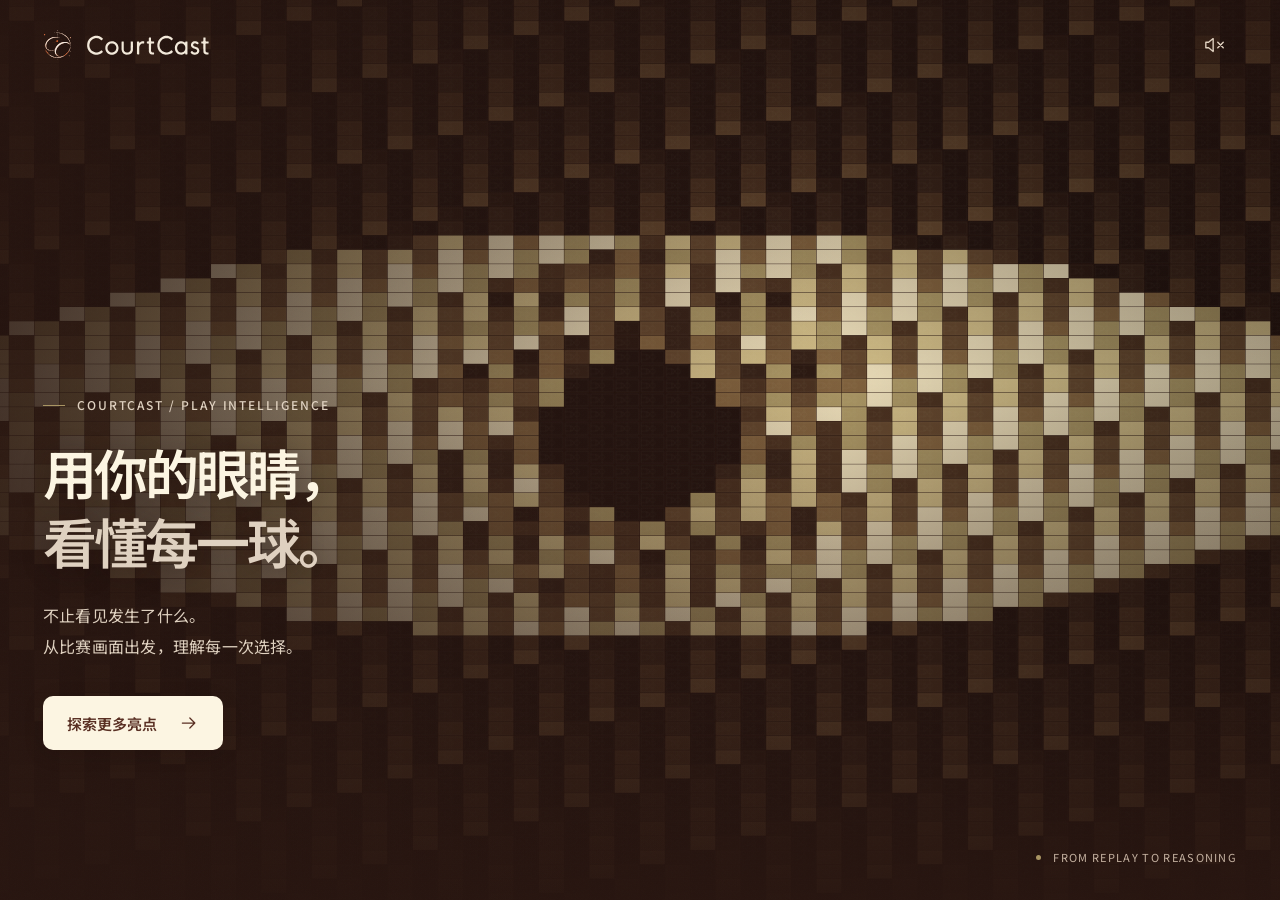
==== demo/index.html @ e0d68352 "Present CourtCast bronze-award project with product story and public demo" ====
<!doctype html>
<html lang="zh-CN">
<head>
  <meta charset="utf-8">
  <meta name="viewport" content="width=device-width, initial-scale=1">
  <meta name="theme-color" content="#592F23">
  <title>CourtCast — 从回放，到理解</title>
  <link rel="icon" href="assets/logo_ball.svg" type="image/svg+xml">
  <link rel="stylesheet" href="experience.css">
</head>
<body data-view="home">
  <svg class="icon-definitions" aria-hidden="true" xmlns="http://www.w3.org/2000/svg">
    <defs>
      <symbol id="i-arrow" viewBox="0 0 24 24"><path d="M4 12h15m-6-6 6 6-6 6"/></symbol>
      <symbol id="i-back" viewBox="0 0 24 24"><path d="M20 12H5m6-6-6 6 6 6"/></symbol>
      <symbol id="i-close" viewBox="0 0 24 24"><path d="m6 6 12 12M18 6 6 18"/></symbol>
      <symbol id="i-play" viewBox="0 0 24 24"><path d="m9 5 11 7-11 7Z"/></symbol>
      <symbol id="i-pause" viewBox="0 0 24 24"><path d="M8 5v14M16 5v14"/></symbol>
      <symbol id="i-sound" viewBox="0 0 24 24"><path d="M10 5 5 9H2v6h3l5 4Zm4 4c2 1.5 2 4.5 0 6m3-9c4 3 4 9 0 12"/></symbol>
      <symbol id="i-mute" viewBox="0 0 24 24"><path d="M10 5 5 9H2v6h3l5 4Zm5 4 6 6m0-6-6 6"/></symbol>
      <symbol id="i-help" viewBox="0 0 24 24"><circle cx="12" cy="12" r="9"/><path d="M9 9a3 3 0 0 1 6 0c0 2-3 2-3 4m0 3h.01"/></symbol>
      <symbol id="i-replay" viewBox="0 0 24 24"><path d="M4 10a8 8 0 1 1 1 8M4 4v6h6"/></symbol>
      <symbol id="i-target" viewBox="0 0 24 24"><circle cx="12" cy="12" r="6"/><path d="M12 2v5m0 10v5M2 12h5m10 0h5"/></symbol>
    </defs>
  </svg>

  <div id="cinema" aria-hidden="true"><canvas id="eyeCanvas"></canvas><div class="cinema-shade"></div><div class="grain"></div></div>

  <header class="masthead">
    <button id="homeButton" class="brand" aria-label="CourtCast，回到首屏">
      <img src="assets/logo_ball.svg" width="30" height="30" alt="">
      <img class="wordmark" src="assets/logo_word.svg" width="125" height="24" alt="CourtCast">
    </button>
    <div class="header-actions">
      <button id="soundButton" class="icon-button sound-button" aria-label="开启声音" aria-pressed="false" data-tooltip="开启声音">
        <svg class="icon"><use href="#i-mute"/></svg><span class="audio-lines" aria-hidden="true"><i></i><i></i><i></i></span>
      </button>

    </div>
  </header>

  <main>
    <section id="hero" class="hero" aria-labelledby="heroTitle">
      <div class="hero-copy">
        <p class="eyebrow hero-eyebrow"><span></span>COURTCAST / PLAY INTELLIGENCE</p>
        <h1 id="heroTitle">用你的眼睛，<br><span>看懂每一球。</span></h1>
        <p class="hero-description">不止看见发生了什么。<br>从比赛画面出发，理解每一次选择。</p>
        <button id="enterExplore" class="primary-button magnetic hero-explore">探索更多亮点<svg class="icon"><use href="#i-arrow"/></svg></button>
        <p id="heroStatus" class="hero-status" role="status"></p>
      </div>
      <p class="hero-page"><i></i>FROM REPLAY TO REASONING</p>
    </section>

    <section id="workspace" class="workspace" aria-label="回合分析" hidden inert>
      <div class="workspace-grid">
        <section class="replay-column" aria-labelledby="playTitle">
          <div class="play-heading"><div><p id="playEyebrow" class="eyebrow">PLAY 01 / 决策时刻</p><h2 id="playTitle">弗拉格 · 投还是传</h2></div><div id="matchInfo" class="match-info"><strong>DAL <b>103</b><em>—</em> HOU <b>107</b></strong><span>Q4 · <time id="frameClock">1:36</time></span></div></div>
          <div id="mediaFrame" class="media-frame">
            <img id="keyframe" src="assets/flagg-decision.svg" alt="合成球场示意：持球人面对补防，另一侧队友位于传球位置" draggable="false">
            <div id="answerMask" class="answer-mask"><span class="mask-heading" aria-hidden="true"><span class="mask-line"></span>READ THE PLAY</span><span class="mask-copy">先看局面，再看估算。</span></div>
            <svg id="evidenceOverlay" class="evidence-overlay" viewBox="0 0 1280 720" aria-hidden="true">
              <g data-mark="carrier"><rect x="747" y="236" width="100" height="165" rx="14"/><path d="M797 402v24"/><circle cx="797" cy="435" r="9"/></g>
              <g data-mark="teammate"><rect x="617" y="167" width="66" height="111" rx="12"/><path d="M650 280v27"/><circle cx="650" cy="314" r="9"/></g>
              <g data-mark="defender"><rect x="568" y="292" width="100" height="151" rx="14"/><path d="M619 445v23"/><circle cx="619" cy="474" r="9"/></g>
              <path id="passRoute" class="pass-route" d="M795 430Q714 420 650 316"/>
            </svg>
            <div id="evidenceCaption" class="evidence-caption" hidden></div>
            <div id="frameUnavailable" class="frame-unavailable" hidden><svg class="icon"><use href="#i-replay"/></svg><h3>这张关键帧暂时无法加载</h3><button id="retryFrame" class="line-button">重新加载</button></div>
          </div>
          <div class="frame-meta"><span><i></i>交互示意图<span class="meta-divider"></span><span id="frameSource">球场位置示意</span></span><button id="frameHelp" class="text-button small" aria-controls="frameNote" aria-expanded="false">画面说明<svg class="icon"><use href="#i-help"/></svg></button></div>
          <div id="frameNote" class="inline-note" hidden>公开原型使用合成球场呈现交互流程，数值沿用团队路演样例。球员位置、框线与路线均为示意。</div>
          <nav id="timeline" class="timeline" aria-label="关键帧回看">
            <span class="timeline-label">回看局面</span><div class="timeline-track"><span id="timelineProgress"></span></div>
            <button data-frame="0"><span class="timeline-dot"></span><time>1:42</time><span>回合开始</span></button>
            <button data-frame="1"><span class="timeline-dot"></span><time>1:39</time><span>面对防守</span></button>
            <button data-frame="2" aria-current="step"><span class="timeline-dot"></span><time>1:36</time><span>决策时刻</span></button>
          </nav>
        </section>

        <aside id="insightPanel" class="insight-panel" aria-label="选择与分析" tabindex="-1">
          <div id="contextPanel" hidden><p class="eyebrow">READ THE PLAY</p><h2 id="contextTitle"></h2><p id="contextCopy" class="panel-lead"></p><div id="contextDetails" class="context-details"></div></div>
          <div id="choicePanel">
            <p class="eyebrow">YOUR CALL / 你来判断</p><h2>如果你是他，<br>这一球怎么选？</h2>
            <p class="panel-lead">补防到来，进攻出现两条路。<br>做出你的判断，揭晓选择背后的依据。</p>
            <div class="choices" role="group" aria-label="选择一种进攻方式">
              <button class="choice" data-choice="shoot" aria-pressed="false"><span class="choice-number">01</span><span><strong>自己突破出手</strong><small>继续攻击篮筐</small></span><span class="choice-indicator"></span></button>
              <button class="choice" data-choice="pass" aria-pressed="false"><span class="choice-number">02</span><span><strong>传给空位的马绍尔</strong><small>把球交给另一侧的队友</small></span><span class="choice-indicator"></span></button>
            </div>
            <button id="revealButton" class="primary-button panel-action" disabled>揭晓决策分析<svg class="icon"><use href="#i-arrow"/></svg></button>
            <button id="skipChoice" class="quiet-button skip-choice">直接查看分析</button>
            <p class="choice-note">读懂选择，从看清局面开始。</p>
          </div>
          <div id="resultPanel" hidden>
            <div class="result-heading"><p class="eyebrow">DECISION INSIGHT</p><button id="chooseAgain" class="text-button small">重新选择<svg class="icon"><use href="#i-replay"/></svg></button></div>
            <h2>两条路，<br>放在同一把尺上。</h2><p id="yourChoice" class="your-choice"></p>
            <div id="estimateGrid" class="estimate-grid"></div>
            <p class="estimate-unit">预期得分 / 每 100 次选择 · 规则估算</p>
            <div class="uncertainty"><span class="delta">+7</span><div><strong>差距在误差内</strong><p>传球估算高 7，差距处于误差范围，两条路仍需结合局面判断。</p></div></div>
            <div class="evidence-list"><p class="eyebrow">把解释放回球场</p>
              <button data-evidence="defender"><span>01</span><div><strong>补防改变了局面</strong><small>查看从马绍尔身边过来的补防球员</small></div><svg class="icon"><use href="#i-target"/></svg></button>
              <button data-evidence="teammate"><span>02</span><div><strong>另一侧出现传球选项</strong><small>查看马绍尔的位置与传球路线示意</small></div><svg class="icon"><use href="#i-target"/></svg></button>
            </div>
            <details id="sourceDetails" class="source-details"><summary>来源与估算边界<svg class="icon"><use href="#i-arrow"/></svg></summary><div id="sourceCopy"></div></details>
          </div>
          <div id="tourNotice" class="tour-notice" hidden>自动导览即将揭晓；选择任一选项可接管。</div>
        </aside>
      </div>
      <footer class="chapter-nav">
        <div class="nav-left"><button id="navigationHelp" class="icon-button" aria-label="显示操作说明" aria-expanded="false" aria-controls="navigationHint" data-tooltip="操作说明"><svg class="icon"><use href="#i-help"/></svg></button><span class="nav-rule"></span><span id="chapterNumber" class="chapter-number">02 <small>/ 05</small></span></div>
        <nav id="chapterTabs" class="chapter-tabs" aria-label="分析亮点"></nav>
        <div class="nav-right"><button id="tourButton" class="text-button" aria-pressed="false"><svg class="icon"><use href="#i-play"/></svg><span>自动导览</span></button><span class="nav-rule"></span><button id="prevButton" class="icon-button" aria-label="上一个亮点"><svg class="icon"><use href="#i-back"/></svg></button><button id="nextButton" class="icon-button" aria-label="下一个亮点"><svg class="icon"><use href="#i-arrow"/></svg></button></div>
        <div class="chapter-track"><span id="chapterProgress"></span></div>
      </footer>
      <div id="navigationHint" class="navigation-hint" hidden><span>滚轮或左右键切换亮点 · Esc 回到全景</span><button id="dismissHint" class="icon-button" aria-label="关闭操作提示"><svg class="icon"><use href="#i-close"/></svg></button></div>
    </section>

    <section id="outro" class="outro" aria-labelledby="outroTitle" hidden>
      <h2 id="outroTitle" class="sr-only">继续了解 CourtCast</h2>
      <div class="outro-scene">
        <a id="outroLaunch" class="outro-ball" href="https://github.com/lavine888/CourtCast-Showcase#readme" aria-label="查看 CourtCast 获奖作品与产品介绍"><img src="assets/logo_ball.svg" alt=""><span aria-hidden="true"></span></a>
        <p class="outro-ball-hint" aria-hidden="true"><i></i>点这颗球，了解获奖作品</p>
        <a id="outroReadme" class="outro-readme text-button" href="https://github.com/lavine888/CourtCast-Showcase/blob/main/docs/PRODUCT.md" target="_blank" rel="noopener noreferrer">项目说明 / README<svg class="icon" aria-hidden="true"><use href="#i-arrow"/></svg><span class="sr-only">，在新标签页打开</span></a>
      </div>
      <div class="outro-signature"><img src="assets/logo_word.svg" width="230" height="44" alt="CourtCast"><p>用你的眼睛，看懂每一球。</p></div>
      <p class="outro-note">向上滚动，回看最后一幕</p>
    </section>
  </main>

  <div id="announcement" class="sr-only" role="status" aria-live="polite"></div>
  <script src="demo-data.js"></script>
  <script src="experience.js"></script>
</body>
</html>
---- demo/experience.css ----
@font-face {
  font-family: 'CourtCast Sans';
  src: url('[data-uri]') format('woff2');
  font-style: normal;
  font-weight: 400 700;
  font-display: swap;
}
:root {
  color-scheme: dark;
  --gold: #A99563;
  --brown: #592F23;
  --ivory: #FCF5E2;
  --ink: color-mix(in srgb, var(--brown) 44%, #000);
  --panel: color-mix(in srgb, var(--brown) 78%, #000);
  --paper: var(--ivory);
  --muted: color-mix(in srgb, var(--ivory) 82%, var(--brown));
  --soft: color-mix(in srgb, var(--ivory) 66%, var(--brown));
  --shadow: color-mix(in srgb, var(--brown) 22%, #000);
  --line: color-mix(in srgb, var(--gold) 25%, transparent);
  --margin: clamp(36px, 3.35vw, 64px);
  --font: 'CourtCast Sans', 'Microsoft YaHei', 'PingFang SC', system-ui, sans-serif;
  --numbers: 'Bahnschrift', 'Arial Narrow', system-ui, sans-serif;
  --ease: cubic-bezier(.22, 1, .36, 1);
}
* { box-sizing: border-box; }
html, body { margin: 0; width: 100%; height: 100%; overflow: hidden; }
body { background: var(--ink); color: var(--paper); font-family: var(--font); font-synthesis: none; -webkit-font-smoothing: antialiased; overscroll-behavior: none; }
button, a, summary { -webkit-tap-highlight-color: transparent; }
button { font: inherit; color: inherit; border: 0; background: none; padding: 0; cursor: pointer; }
button:disabled { opacity: .4; cursor: default; }
a { color: inherit; text-decoration: none; }
img { max-width: 100%; }
p, h1, h2, h3 { margin: 0; }
[hidden] { display: none !important; }
:focus-visible { outline: 2px solid var(--gold); outline-offset: 5px; border-radius: 4px; }
button, a { touch-action: manipulation; }
.icon-definitions { position: absolute; width: 0; height: 0; pointer-events: none; }
.icon { width: 22px; height: 22px; fill: none; stroke: currentColor; stroke-width: 1.5; stroke-linecap: round; stroke-linejoin: round; flex-shrink: 0; }
.sr-only { position: absolute; width: 1px; height: 1px; padding: 0; margin: -1px; overflow: hidden; clip-path: inset(50%); white-space: nowrap; border: 0; }
.eyebrow { color: var(--soft); font-size: 12px; line-height: 1.5; font-weight: 500; letter-spacing: .12em; }
.masthead { position: fixed; top: 0; left: 0; right: 0; z-index: 20; height: 105px; display: flex; align-items: center; justify-content: space-between; padding: 0 var(--margin); }
.brand { display: inline-flex; gap: 13px; align-items: center; min-height: 44px; }
.brand img:first-child { width: 30px; height: 30px; }
.brand .wordmark { width: 124px; height: auto; }
.header-actions { display: flex; align-items: center; gap: 18px; }
.nav-rule { display: block; width: 1px; height: 18px; background: var(--line); }
.icon-button { position: relative; display: inline-flex; align-items: center; justify-content: center; width: 44px; height: 44px; color: var(--muted); border-radius: 8px; transition: color .2s, background .2s, transform .2s; }
.icon-button:hover:not(:disabled) { color: var(--paper); background: color-mix(in srgb, var(--paper) 3.14%, transparent); transform: translateY(-1px); }
[data-tooltip]::after { content: attr(data-tooltip); position: absolute; top: calc(100% + 8px); left: 50%; transform: translateX(-50%) translateY(-3px); border: 1px solid var(--line); background: color-mix(in srgb, var(--panel) 96.08%, transparent); border-radius: 6px; padding: 8px 10px; font-size: 13px; white-space: nowrap; opacity: 0; visibility: hidden; pointer-events: none; transition: opacity .2s, transform .2s; }
[data-tooltip]:hover::after, [data-tooltip]:focus-visible::after { opacity: 1; visibility: visible; transform: translateX(-50%) translateY(0); }
.text-button { display: inline-flex; min-height: 44px; align-items: center; gap: 11px; font-size: 14px; font-weight: 500; color: var(--muted); transition: color .2s; }
.text-button:hover { color: var(--paper); }
.text-button .icon { width: 18px; height: 18px; }
.text-button.small { font-size: 12px; min-height: 36px; gap: 8px; }
.sound-button { width: 44px; }
.sound-button[aria-pressed=true] { color: var(--paper); }
.audio-lines { display: none; position: absolute; bottom: 5px; gap: 2px; height: 5px; align-items: center; }
.sound-button[aria-pressed=true] .audio-lines { display: flex; }
.audio-lines i { width: 1px; height: 3px; background: var(--gold); animation: audio-pulse 1.2s ease-in-out infinite alternate; }
.audio-lines i:nth-child(2) { height: 5px; animation-delay: -.35s; }.audio-lines i:nth-child(3) { animation-delay: -.7s; }
@keyframes audio-pulse { to { transform: scaleY(.4); } }
#cinema { position: fixed; inset: 0; pointer-events: none; transition: opacity .35s; }
#eyeCanvas { width: 100%; height: 100%; display: block; }
.cinema-shade { position: absolute; inset: 0; background: linear-gradient(90deg, color-mix(in srgb, var(--ink) 74.90%, transparent) 0%, color-mix(in srgb, var(--ink) 31.37%, transparent) 35%, transparent 66%), linear-gradient(0deg, color-mix(in srgb, var(--ink) 96.08%, transparent) 0%, color-mix(in srgb, var(--ink) 50.20%, transparent) 19%, transparent 58%, color-mix(in srgb, var(--ink) 31.37%, transparent) 100%); transition: opacity .8s; }
.grain { position: absolute; inset: 0; opacity: .025; background-image: url("data:image/svg+xml,%3Csvg xmlns='http://www.w3.org/2000/svg' width='180' height='180'%3E%3Cfilter id='n'%3E%3CfeTurbulence type='fractalNoise' baseFrequency='.85' numOctaves='3' stitchTiles='stitch'/%3E%3C/filter%3E%3Crect width='100%25' height='100%25' opacity='.65' filter='url(%23n)'/%3E%3C/svg%3E"); }
.hero { position: fixed; inset: 0; z-index: 3; }
.hero-copy { position: absolute; left: var(--margin); bottom: clamp(113px, 16vh, 184px); }
.hero-eyebrow { display: flex; align-items: center; gap: 12px; margin-bottom: 24px; color: var(--muted); letter-spacing: .16em; }
.hero-eyebrow > span { width: 22px; height: 1px; background: var(--gold); }
.hero h1 { font-size: clamp(48px, 4.25vw, 78px); font-weight: 600; line-height: 1.27; letter-spacing: -.055em; text-shadow: 0 4px 28px color-mix(in srgb, var(--shadow) 33.33%, transparent); }
.hero h1 span { color: var(--muted); }
.hero-description { margin-top: 25px; color: var(--muted); font-size: clamp(16px, 1.2vw, 19px); line-height: 1.9; letter-spacing: .015em; }
.hero-explore { margin-top: 35px; }
.primary-button { min-height: 54px; display: inline-flex; align-items: center; justify-content: center; gap: 22px; border: 1px solid color-mix(in srgb, var(--paper) 46.67%, transparent); border-radius: 10px; padding: 0 23px; background: var(--paper); color: var(--brown); font-size: 15px; font-weight: 600; box-shadow: 0 4px 20px color-mix(in srgb, var(--shadow) 13.33%, transparent); transition: background .2s, box-shadow .25s, transform .3s var(--ease); }
.primary-button .icon { color: var(--brown); width: 20px; height: 20px; }
.primary-button:hover:not(:disabled) { background: var(--paper); box-shadow: 0 8px 26px color-mix(in srgb, var(--shadow) 26.67%, transparent); transform: translateY(-2px); }
.primary-button:active:not(:disabled) { transform: translateY(0) scale(.985); }
.magnetic { transform: translate(var(--mx, 0px), var(--my, 0px)); }
.magnetic:hover { transform: translate(var(--mx, 0px), calc(var(--my, 0px) - 2px)) !important; }
.quiet-button { position: relative; display: inline-flex; align-items: center; justify-content: center; min-height: 44px; color: var(--muted); font-size: 14px; transition: color .2s; }
.quiet-button::after { content: ''; position: absolute; left: 0; right: 0; bottom: 7px; height: 1px; background: currentColor; transform: scaleX(.22); transform-origin: left; opacity: .3; transition: transform .35s var(--ease), opacity .25s; }
.quiet-button:hover { color: var(--paper); }.quiet-button:hover::after { transform: scaleX(1); opacity: .7; }
.hero-status { font-size: 13px; margin-top: 15px; color: var(--muted); max-width: 440px; }
.hero-status:empty { display: none; }
.hero-page { position: absolute; right: var(--margin); bottom: 35px; display: flex; align-items: center; gap: 12px; color: var(--soft); font-size: 11px; letter-spacing: .12em; }.hero-page i { width: 5px; height: 5px; background: var(--gold); border-radius: 50%; }
body[data-view=entering] .hero { opacity: 0; transform: translateY(8px); transition: opacity .25s, transform .45s; pointer-events: none; }
body[data-view=entering] .cinema-shade { opacity: 0; }
body[data-view=travelling] .cinema-shade { opacity: 0; transition: none; }
body[data-view=travelling] #cinema { opacity: 1; transition: none; }
body[data-view=work] #cinema, body[data-view=complete] #cinema { opacity: 0; }
body[data-view=work] { background: var(--ink); }
body[data-view=work] .masthead { background: linear-gradient(var(--ink), color-mix(in srgb, var(--ink) 0.00%, transparent)); }
body[data-view=work] .replay-column { animation: replay-arrive .32s var(--ease) both; }
body[data-view=work] .insight-panel { animation: panel-arrive .5s .12s var(--ease) both; }
@keyframes replay-arrive { from { opacity: .6; } to { opacity: 1; } }
@keyframes panel-arrive { from { opacity: 0; transform: translateX(14px); } to { opacity: 1; transform: translateX(0); } }
.workspace { position: fixed; inset: 0; padding: 116px var(--margin) 100px; opacity: 1; }
body[data-view=entering] .workspace { opacity: 0; pointer-events: none; }
body[data-view=travelling] .workspace { opacity: 0; pointer-events: none; }
.workspace-grid { display: grid; grid-template-columns: minmax(0, 1.9fr) minmax(340px, 1fr); grid-template-rows: minmax(0, 1fr); gap: clamp(24px, 1.7vw, 32px); height: 100%; align-items: center; margin-inline: auto; }
.replay-column { min-width: 0; }
.play-heading { display: flex; align-items: center; justify-content: space-between; gap: 16px; margin-bottom: 25px; }
.play-heading .eyebrow { color: var(--soft); font-size: 11px; margin-bottom: 10px; }
.play-heading h2 { font-size: clamp(19px, 1.6vw, 27px); font-weight: 500; letter-spacing: -.02em; }
.match-info { display: grid; justify-items: end; gap: 9px; flex-shrink: 0; }
.match-info strong { font-family: var(--numbers); font-size: 14px; font-weight: 400; letter-spacing: .02em; color: var(--muted); }
.match-info b { color: var(--paper); font-weight: 500; margin-left: 6px; }.match-info em { font-style: normal; color: var(--soft); margin: 0 11px; }
.match-info > span { color: var(--soft); font-size: 12px; font-variant-numeric: tabular-nums; letter-spacing: .04em; }
.media-frame { width: 100%; position: relative; overflow: hidden; aspect-ratio: 16 / 9; background: var(--panel); border: 1px solid color-mix(in srgb, var(--paper) 14.51%, transparent); border-radius: 9px; box-shadow: 0 20px 50px color-mix(in srgb, var(--shadow) 33.33%, transparent); }
.media-frame > img { display: block; width: 100%; height: 100%; object-fit: contain; }
.media-frame.frame-change { animation: frame-in .35s var(--ease); }
@keyframes frame-in { from { opacity: .55; } to { opacity: 1; } }
.answer-mask { position: absolute; left: 0; top: 66.6%; width: 35%; height: 21.8%; background: var(--panel); display: flex; flex-direction: column; justify-content: center; gap: 10px; padding: 0 4%; color: var(--paper); }
.answer-mask::before { content: ''; position: absolute; inset: 8px; border: 1px solid color-mix(in srgb, var(--gold) 24%, transparent); border-radius: 3px; pointer-events: none; }
.mask-heading { display: flex; align-items: center; gap: 9px; color: var(--gold); font-family: var(--numbers); font-size: clamp(7px, .55vw, 10px); letter-spacing: .17em; }
.mask-line { width: 18px; height: 1px; background: var(--gold); }
.mask-copy { font-size: clamp(11px, .9vw, 16px); font-weight: 500; letter-spacing: .035em; line-height: 1.5; }
.evidence-overlay { position: absolute; inset: 0; width: 100%; height: 100%; pointer-events: none; }
.evidence-overlay g { stroke: var(--gold); stroke-width: 2; fill: color-mix(in srgb, var(--gold) 3.53%, transparent); opacity: 0; transition: opacity .3s; }
.evidence-overlay g.active { opacity: 1; }.evidence-overlay circle { fill: var(--ink); }.evidence-overlay path { fill: none; }
.pass-route { stroke: var(--gold); stroke-width: 2; stroke-dasharray: 7 7; opacity: 0; transition: opacity .3s; }
.pass-route.active { opacity: .85; }
.evidence-caption { position: absolute; top: 16px; left: 16px; background: color-mix(in srgb, var(--ink) 92.94%, transparent); border-left: 2px solid var(--gold); padding: 10px 13px; font-size: 12px; color: var(--muted); max-width: 70%; }
.frame-meta { display: flex; align-items: center; justify-content: space-between; gap: 10px; margin-top: 6px; color: var(--soft); font-size: 12px; }
.frame-meta > span { display: flex; align-items: center; gap: 8px; }.frame-meta i { width: 4px; height: 4px; background: var(--muted); border-radius: 50%; }.meta-divider { width: 1px; height: 10px; background: color-mix(in srgb, var(--paper) 14.51%, transparent); margin: 0 5px; }
.inline-note { font-size: 12px; line-height: 1.7; color: var(--muted); padding: 12px; border-left: 1px solid color-mix(in srgb, var(--gold) 43.92%, transparent); background: var(--panel); max-width: 100%; margin-top: 8px; }
.frame-unavailable { position: absolute; inset: 0; background: var(--panel); display: flex; align-items: center; justify-content: center; flex-direction: column; gap: 18px; }.frame-unavailable h3 { font-size: 17px; font-weight: 500; }
.timeline { position: relative; margin-top: 19px; display: flex; align-items: center; justify-content: space-between; padding-top: 17px; gap: 10px; }
.timeline-label { font-size: 12px; color: var(--soft); white-space: nowrap; }
.timeline-track { position: absolute; height: 1px; top: 0; left: 0; right: 0; background: color-mix(in srgb, var(--paper) 10.98%, transparent); }.timeline-track span { display: block; height: 1px; background: var(--muted); width: 100%; transition: width .45s var(--ease); }
.timeline button { position: relative; display: inline-flex; align-items: center; gap: 10px; min-height: 40px; font-size: 12px; color: var(--soft); padding: 0 5px; transition: color .2s; }
.timeline button time { font-family: var(--numbers); font-variant-numeric: tabular-nums; font-size: 14px; }.timeline button[aria-current=step] { color: var(--paper); }.timeline button:hover { color: var(--muted); }
.timeline-dot { position: absolute; top: -20px; left: 50%; width: 5px; height: 5px; background: var(--gold); border-radius: 50%; transition: background .2s; }.timeline button[aria-current=step] .timeline-dot { background: var(--gold); box-shadow: 0 0 0 4px color-mix(in srgb, var(--gold) 7.06%, transparent); }
.insight-panel { min-height: 0; max-height: 100%; overflow-y: auto; overscroll-behavior: contain; min-width: 0; padding: clamp(24px, 2.2vw, 40px); border: 1px solid color-mix(in srgb, var(--paper) 8.24%, transparent); border-radius: 12px; background: var(--panel); box-shadow: 0 16px 50px color-mix(in srgb, var(--shadow) 13.33%, transparent); scrollbar-width: thin; scrollbar-color: color-mix(in srgb, var(--paper) 12.55%, transparent) transparent; }
.insight-panel h2 { font-size: clamp(27px, 2.25vw, 40px); font-weight: 500; line-height: 1.35; letter-spacing: -.035em; margin-top: 19px; }
.panel-lead { font-size: 14px; color: var(--muted); line-height: 1.9; margin-top: 22px; }
.choices { display: grid; gap: 12px; margin-top: 30px; }
.choice { position: relative; display: flex; align-items: center; gap: 15px; min-height: 86px; padding: 17px 18px; background: color-mix(in srgb, var(--paper) 1.18%, transparent); border: 1px solid color-mix(in srgb, var(--paper) 12.16%, transparent); border-radius: 8px; text-align: left; transition: border-color .25s, background .25s, transform .25s; }
.choice:hover { background: color-mix(in srgb, var(--paper) 1.96%, transparent); border-color: color-mix(in srgb, var(--paper) 25.10%, transparent); transform: translateX(2px); }
.choice[aria-pressed=true] { border-color: color-mix(in srgb, var(--gold) 56.47%, transparent); background: color-mix(in srgb, var(--gold) 3.53%, transparent); }
.choice-number { color: var(--soft); font-family: var(--numbers); font-size: 16px; font-weight: 400; }.choice[aria-pressed=true] .choice-number { color: var(--gold); }
.choice > span:nth-child(2) { flex: 1; }.choice strong { display: block; font-size: 15px; font-weight: 500; }.choice small { display: block; color: var(--soft); font-size: 12px; margin-top: 8px; }
.choice-indicator { width: 13px; height: 13px; border: 1px solid var(--soft); border-radius: 50%; flex-shrink: 0; }.choice[aria-pressed=true] .choice-indicator { border-color: var(--gold); box-shadow: inset 0 0 0 3px var(--panel); background: var(--gold); }
.panel-action { width: 100%; margin-top: 25px; min-height: 51px; font-size: 14px; justify-content: space-between; gap: 10px; }
.skip-choice { display: flex; width: fit-content; margin: 9px auto 0; font-size: 12px; color: var(--muted); }.skip-choice::after { display: none; }
.choice-note { font-size: 12px; line-height: 1.6; color: var(--soft); border-top: 1px solid color-mix(in srgb, var(--paper) 5.10%, transparent); padding-top: 16px; margin-top: 14px; }
.result-heading { display: flex; align-items: center; justify-content: space-between; gap: 10px; }.result-heading .eyebrow { font-size: 11px; }
#resultPanel h2 { font-size: clamp(25px, 2vw, 35px); margin-top: 15px; }
.your-choice { font-size: 12px; color: var(--muted); margin-top: 19px; line-height: 1.5; }.your-choice span { color: var(--gold); }
.estimate-grid { display: grid; grid-template-columns: 1fr 1fr; gap: 15px; margin-top: 26px; }
.estimate { border-top: 1px solid color-mix(in srgb, var(--paper) 18.82%, transparent); padding-top: 13px; animation: estimate-in .45s var(--ease) both; }.estimate:nth-child(2) { animation-delay: .1s; }
.estimate small { display: block; color: var(--soft); font-size: 11px; }.estimate strong { display: block; font-family: var(--numbers); font-size: clamp(58px, 5vw, 88px); font-weight: 400; line-height: 1.15; letter-spacing: -.055em; color: var(--paper); margin: 7px 0 5px; font-variant-numeric: tabular-nums; }.estimate label { font-size: 13px; color: var(--muted); }
@keyframes estimate-in { from { opacity: 0; transform: translateY(12px); } to { opacity: 1; transform: translateY(0); } }
#resultPanel .uncertainty { animation: estimate-in .45s .18s var(--ease) both; }
#resultPanel .evidence-list { animation: estimate-in .45s .28s var(--ease) both; }
#resultPanel .source-details { animation: estimate-in .45s .38s var(--ease) both; }
.estimate-unit { margin-top: 16px; font-size: 12px; color: var(--soft); line-height: 1.7; }
.uncertainty { display: flex; align-items: center; gap: 17px; margin-top: 23px; padding: 18px 0; border-top: 1px solid color-mix(in srgb, var(--paper) 7.84%, transparent); border-bottom: 1px solid color-mix(in srgb, var(--paper) 7.84%, transparent); }.delta { font-family: var(--numbers); color: var(--muted); font-size: 34px; letter-spacing: -.04em; flex-shrink: 0; }.uncertainty strong { color: var(--muted); font-size: 13px; font-weight: 500; }.uncertainty p { color: var(--soft); font-size: 12px; line-height: 1.7; margin-top: 7px; }
.evidence-list { margin-top: 23px; }.evidence-list .eyebrow { letter-spacing: .08em; margin-bottom: 6px; }
.evidence-list button { width: 100%; display: flex; gap: 12px; align-items: center; min-height: 70px; border-bottom: 1px solid color-mix(in srgb, var(--paper) 5.10%, transparent); text-align: left; color: var(--muted); padding: 10px 0; transition: color .25s; }
.evidence-list button > span { font-family: var(--numbers); font-size: 13px; }.evidence-list button > div { flex: 1; }.evidence-list strong { color: var(--muted); font-size: 13px; font-weight: 500; display: block; }.evidence-list small { font-size: 12px; line-height: 1.6; color: var(--soft); display: block; margin-top: 6px; }.evidence-list .icon { width: 18px; height: 18px; }.evidence-list button:hover, .evidence-list button[aria-pressed=true] { color: var(--gold); }.evidence-list button[aria-pressed=true] strong { color: var(--gold); }
.source-details { margin-top: 20px; }.source-details summary { display: flex; align-items: center; justify-content: space-between; cursor: pointer; min-height: 40px; color: var(--muted); font-size: 12px; list-style: none; }.source-details summary::-webkit-details-marker { display: none; }.source-details summary .icon { width: 16px; height: 16px; transform: rotate(90deg); transition: transform .2s; }.source-details[open] summary .icon { transform: rotate(-90deg); }.source-details dl { margin: 6px 0 0; border-top: 1px solid color-mix(in srgb, var(--paper) 5.10%, transparent); padding-top: 5px; }.source-details dt { color: var(--muted); font-size: 12px; margin-top: 14px; }.source-details dd { color: var(--soft); font-size: 12px; line-height: 1.8; margin: 5px 0 0; }
.context-details { display: grid; gap: 23px; margin-top: 30px; }.context-details > div { border-top: 1px solid color-mix(in srgb, var(--paper) 12.55%, transparent); padding-top: 16px; }.context-details h3 { font-size: 13px; color: var(--muted); font-weight: 500; }.context-details p { font-size: 13px; line-height: 1.9; color: var(--soft); margin-top: 9px; }
.tour-notice { color: var(--muted); font-size: 12px; line-height: 1.7; margin-top: 18px; }
.chapter-nav { position: absolute; bottom: 26px; left: var(--margin); right: var(--margin); display: flex; align-items: center; justify-content: space-between; gap: 22px; height: 57px; }
.chapter-nav [data-tooltip]::after { top: auto; bottom: calc(100% + 8px); }
.nav-left, .nav-right { display: flex; align-items: center; gap: 15px; }.nav-right { gap: 11px; }.chapter-number { font-family: var(--numbers); font-size: 18px; color: var(--paper); font-variant-numeric: tabular-nums; white-space: nowrap; }.chapter-number small { font-size: 13px; color: var(--soft); margin-left: 4px; }
.chapter-tabs { display: flex; align-items: center; gap: clamp(16px, 2vw, 37px); }.chapter-tabs button { position: relative; min-height: 44px; font-size: 13px; color: var(--soft); transition: color .2s; white-space: nowrap; }.chapter-tabs button:hover { color: var(--muted); }.chapter-tabs button[aria-current=step] { color: var(--paper); }.chapter-tabs button[aria-current=step]::before { content: ''; position: absolute; bottom: 3px; left: 50%; width: 4px; height: 4px; border-radius: 50%; background: var(--gold); transform: translateX(-50%); }
.chapter-track { position: absolute; bottom: -9px; left: 0; right: 0; height: 1px; background: color-mix(in srgb, var(--paper) 6.27%, transparent); }.chapter-track span { display: block; height: 1px; background: color-mix(in srgb, var(--gold) 69.02%, transparent); width: 40%; transition: width .65s var(--ease); }
.navigation-hint { position: absolute; bottom: 101px; left: 50%; transform: translateX(-50%); display: flex; align-items: center; gap: 14px; color: var(--muted); background: var(--panel); border: 1px solid color-mix(in srgb, var(--paper) 8.24%, transparent); padding: 3px 6px 3px 15px; border-radius: 8px; box-shadow: 0 4px 24px color-mix(in srgb, var(--shadow) 20.00%, transparent); font-size: 12px; white-space: nowrap; }.navigation-hint .icon-button { width: 32px; height: 32px; }.navigation-hint .icon { width: 15px; height: 15px; }
.outro { position: fixed; inset: 0; z-index: 3; text-align: center; background: var(--ink); }
.outro::before { content: ''; position: absolute; inset: 0; background: radial-gradient(ellipse at 50% 45%, color-mix(in srgb, var(--gold) 9%, transparent), transparent 60%); pointer-events: none; }
.outro-scene { position: absolute; top: 46%; left: 50%; transform: translate(-50%, -50%); display: flex; flex-direction: column; align-items: center; }
.outro-ball { position: relative; display: block; width: 200px; height: 220px; border-radius: 50%; }
.outro-ball:focus-visible { outline: none; }
.outro-ball img { width: 180px; height: 180px; }
.outro-ball > span { position: absolute; width: 180px; height: 16px; background: color-mix(in srgb, var(--shadow) 70%, transparent); filter: blur(5px); bottom: 17px; left: 10px; border-radius: 50%; opacity: .55; }
.outro-ball-hint { position: absolute; top: 90px; left: calc(50% + 145px); display: flex; gap: 13px; align-items: center; color: var(--paper); font-size: 16px; font-weight: 500; white-space: nowrap; }
.outro-ball-hint i { width: 7px; height: 7px; flex-shrink: 0; border-radius: 50%; background: var(--gold); box-shadow: 0 0 0 9px color-mix(in srgb, var(--gold) 8%, transparent); }
.outro-readme { margin-top: 18px; padding: 0 2px; border-bottom: 1px solid var(--line); font-size: 13px; color: var(--muted); }
.outro-readme .icon { width: 16px; height: 16px; transform: rotate(-45deg); }
.outro-readme:hover { color: var(--paper); border-bottom-color: var(--gold); }
.outro-signature { position: absolute; left: 0; right: 0; bottom: 12vh; display: grid; justify-items: center; gap: 17px; }
.outro-signature img { width: 230px; height: auto; }
.outro-signature p { color: var(--soft); font-size: 14px; letter-spacing: .06em; }
.outro-note { position: absolute; bottom: 30px; left: 0; right: 0; color: var(--soft); font-size: 12px; }
.line-button { display: inline-flex; min-height: 48px; align-items: center; justify-content: center; border: 1px solid color-mix(in srgb, var(--paper) 20.78%, transparent); border-radius: 10px; padding: 0 22px; color: var(--muted); font-size: 14px; transition: background .2s; }.line-button:hover { background: color-mix(in srgb, var(--paper) 3.14%, transparent); }
body.document-hidden .audio-lines i { animation-play-state: paused; }
@media (max-width: 1350px) {
  .masthead { height: 90px; }.workspace { padding-top: 100px; padding-bottom: 95px; }.workspace-grid { grid-template-columns: minmax(0, 1.85fr) minmax(335px, 1fr); gap: 24px; }.insight-panel { padding: 25px; }.chapter-tabs { gap: 22px; }.nav-left, .nav-right { gap: 10px; }.chapter-nav { gap: 18px; }.play-heading { margin-bottom: 19px; }.choices { margin-top: 23px; }.panel-lead { margin-top: 18px; }.choice { min-height: 78px; padding: 14px; }.hero h1 { font-size: 54px; }.hero-copy { bottom: 150px; }
}
@media (max-height: 780px) {
  .hero-copy { bottom: 130px; }.hero-eyebrow { margin-bottom: 17px; }.hero h1 { font-size: clamp(48px, 4.25vw, 68px); }.hero-description { margin-top: 18px; }.hero-explore { margin-top: 25px; }.play-heading { margin-bottom: 15px; }.timeline { margin-top: 10px; }.panel-lead { margin-top: 16px; }.insight-panel h2 { margin-top: 15px; }.choices { margin-top: 22px; }.panel-action { margin-top: 20px; }.navigation-hint { bottom: 91px; }
  .insight-panel { padding: 22px; }.insight-panel h2 { font-size: 27px; line-height: 1.3; }.panel-lead { font-size: 13px; line-height: 1.7; }.choices { gap: 10px; margin-top: 18px; }.choice { min-height: 70px; padding: 13px; }.choice strong { font-size: 14px; }.panel-action { min-height: 46px; margin-top: 16px; }.skip-choice { min-height: 36px; margin-top: 4px; }.choice-note { padding-top: 12px; margin-top: 8px; line-height: 1.5; }.frame-meta .text-button { min-height: 28px; }.timeline { padding-top: 12px; }.timeline button { min-height: 34px; }.timeline-dot { top: -15px; }
}
@media (max-width: 1100px) {
  :root { --margin: 28px; }.workspace-grid { grid-template-columns: minmax(0, 1.65fr) minmax(315px, 1fr); gap: 20px; }.insight-panel { padding: 22px; }.insight-panel h2 { font-size: 27px; }.chapter-tabs { gap: 14px; }.chapter-tabs button { font-size: 12px; }.nav-right .nav-rule { display: none; }.chapter-number { font-size: 16px; }.nav-left { gap: 7px; }.chapter-nav { gap: 10px; }.timeline button { gap: 5px; }.timeline-label { display: none; }
}
@media (max-width: 850px) {
  .outro-ball-hint { top: -40px; left: 50%; transform: translateX(-50%); font-size: 14px; gap: 10px; }
  .outro-signature img { width: 190px; }
}
@media (max-width: 850px), (max-height: 590px) {
  html, body { overflow: auto; }.workspace { position: relative; min-height: 100vh; padding-bottom: 115px; }.workspace-grid { height: auto; align-items: start; grid-template-columns: minmax(0, 1fr); }.insight-panel { max-height: none; }.chapter-nav { position: fixed; left: 16px; right: 16px; bottom: 15px; background: color-mix(in srgb, var(--ink) 96.08%, transparent); border: 1px solid color-mix(in srgb, var(--paper) 8.24%, transparent); border-radius: 10px; padding: 5px 12px; z-index: 10; }.chapter-tabs { display: none; }.navigation-hint { position: fixed; bottom: 88px; font-size: 11px; }.hero { position: relative; min-height: 650px; height: 100vh; }.hero-copy { left: 28px; right: 28px; bottom: 130px; }.hero h1 { font-size: 46px; }.hero-page { display: none; }.masthead { height: 85px; background: linear-gradient(var(--ink), transparent); }.header-actions { gap: 10px; }.brand .wordmark { width: 100px; }.outro { min-height: 620px; position: relative; height: 100vh; }.cinema-shade { background: linear-gradient(0deg, var(--ink), color-mix(in srgb, var(--ink) 20.78%, transparent)); }
}
@media (prefers-reduced-motion: reduce) {
  *, *::before, *::after { animation: none !important; transition: none !important; scroll-behavior: auto !important; }.magnetic, .magnetic:hover { transform: none !important; }.primary-button:hover { transform: none; }
}
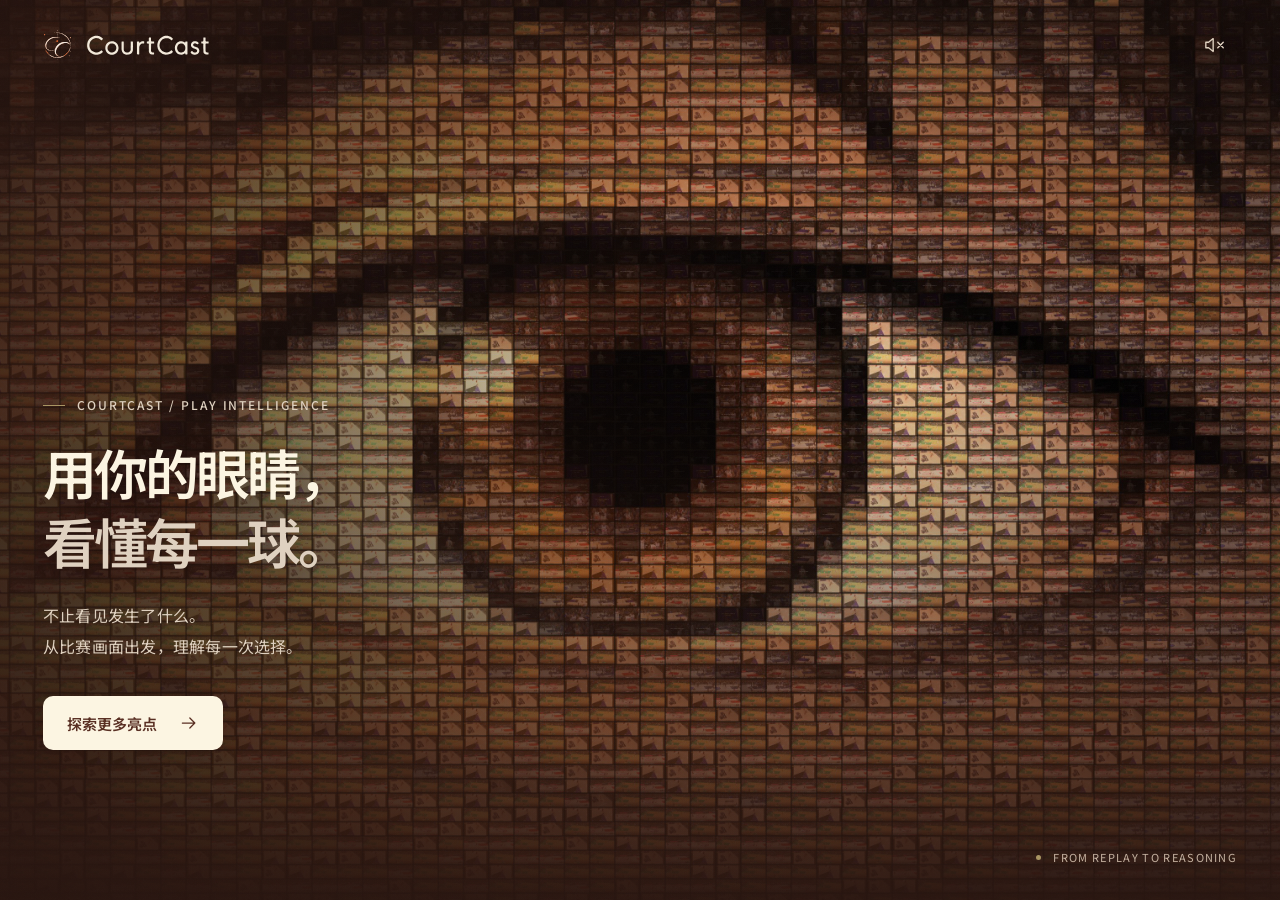
==== commit d28c5892: "Restore the original v6 frontend and original-page README screenshots" ====
--- a/demo/index.html
+++ b/demo/index.html
@@ -35,7 +35,7 @@
       <button id="soundButton" class="icon-button sound-button" aria-label="开启声音" aria-pressed="false" data-tooltip="开启声音">
         <svg class="icon"><use href="#i-mute"/></svg><span class="audio-lines" aria-hidden="true"><i></i><i></i><i></i></span>
       </button>
-
+      <details id="previewMenu" class="preview-menu" hidden><summary>版本预览</summary><div><a href="../首屏视觉稿_v5/index.html">打开 v5</a><a href="../首屏视觉稿_v4/index.html">打开 v4</a></div></details>
     </div>
   </header>
 
@@ -56,7 +56,7 @@
         <section class="replay-column" aria-labelledby="playTitle">
           <div class="play-heading"><div><p id="playEyebrow" class="eyebrow">PLAY 01 / 决策时刻</p><h2 id="playTitle">弗拉格 · 投还是传</h2></div><div id="matchInfo" class="match-info"><strong>DAL <b>103</b><em>—</em> HOU <b>107</b></strong><span>Q4 · <time id="frameClock">1:36</time></span></div></div>
           <div id="mediaFrame" class="media-frame">
-            <img id="keyframe" src="assets/flagg-decision.svg" alt="合成球场示意：持球人面对补防，另一侧队友位于传球位置" draggable="false">
+            <img id="keyframe" src="assets/flagg-decision.jpg" alt="弗拉格面对补防，马绍尔位于另一侧的比赛关键帧" draggable="false">
             <div id="answerMask" class="answer-mask"><span class="mask-heading" aria-hidden="true"><span class="mask-line"></span>READ THE PLAY</span><span class="mask-copy">先看局面，再看估算。</span></div>
             <svg id="evidenceOverlay" class="evidence-overlay" viewBox="0 0 1280 720" aria-hidden="true">
               <g data-mark="carrier"><rect x="747" y="236" width="100" height="165" rx="14"/><path d="M797 402v24"/><circle cx="797" cy="435" r="9"/></g>
@@ -67,8 +67,8 @@
             <div id="evidenceCaption" class="evidence-caption" hidden></div>
             <div id="frameUnavailable" class="frame-unavailable" hidden><svg class="icon"><use href="#i-replay"/></svg><h3>这张关键帧暂时无法加载</h3><button id="retryFrame" class="line-button">重新加载</button></div>
           </div>
-          <div class="frame-meta"><span><i></i>交互示意图<span class="meta-divider"></span><span id="frameSource">球场位置示意</span></span><button id="frameHelp" class="text-button small" aria-controls="frameNote" aria-expanded="false">画面说明<svg class="icon"><use href="#i-help"/></svg></button></div>
-          <div id="frameNote" class="inline-note" hidden>公开原型使用合成球场呈现交互流程，数值沿用团队路演样例。球员位置、框线与路线均为示意。</div>
+          <div class="frame-meta"><span><i></i>比赛关键帧<span class="meta-divider"></span><span id="frameSource">球场位置示意</span></span><button id="frameHelp" class="text-button small" aria-controls="frameNote" aria-expanded="false">画面说明<svg class="icon"><use href="#i-help"/></svg></button></div>
+          <div id="frameNote" class="inline-note" hidden>通过三个关键时刻回看这一回合。球员站位采用人工标注，框线与传球路线用于说明球场位置；决策估算在右侧分析中揭晓。</div>
           <nav id="timeline" class="timeline" aria-label="关键帧回看">
             <span class="timeline-label">回看局面</span><div class="timeline-track"><span id="timelineProgress"></span></div>
             <button data-frame="0"><span class="timeline-dot"></span><time>1:42</time><span>回合开始</span></button>
@@ -115,11 +115,11 @@
     </section>
 
     <section id="outro" class="outro" aria-labelledby="outroTitle" hidden>
-      <h2 id="outroTitle" class="sr-only">继续了解 CourtCast</h2>
+      <h2 id="outroTitle" class="sr-only">想看懂你自己的那一球？</h2>
       <div class="outro-scene">
-        <a id="outroLaunch" class="outro-ball" href="https://github.com/lavine888/CourtCast-Showcase#readme" aria-label="查看 CourtCast 获奖作品与产品介绍"><img src="assets/logo_ball.svg" alt=""><span aria-hidden="true"></span></a>
-        <p class="outro-ball-hint" aria-hidden="true"><i></i>点这颗球，了解获奖作品</p>
-        <a id="outroReadme" class="outro-readme text-button" href="https://github.com/lavine888/CourtCast-Showcase/blob/main/docs/PRODUCT.md" target="_blank" rel="noopener noreferrer">项目说明 / README<svg class="icon" aria-hidden="true"><use href="#i-arrow"/></svg><span class="sr-only">，在新标签页打开</span></a>
+        <a id="outroLaunch" class="outro-ball" href="../首屏视觉稿/index.html" aria-label="生成你自己的解说，打开原版体验页"><img src="assets/logo_ball.svg" alt=""><span aria-hidden="true"></span></a>
+        <p class="outro-ball-hint" aria-hidden="true"><i></i>点这颗球，生成你自己的解说</p>
+        <a id="outroReadme" class="outro-readme text-button" href="https://d3ohdbnb1ptt46.cloudfront.net/readme" target="_blank" rel="noopener noreferrer">项目说明 / README<svg class="icon" aria-hidden="true"><use href="#i-arrow"/></svg><span class="sr-only">，在新标签页打开</span></a>
       </div>
       <div class="outro-signature"><img src="assets/logo_word.svg" width="230" height="44" alt="CourtCast"><p>用你的眼睛，看懂每一球。</p></div>
       <p class="outro-note">向上滚动，回看最后一幕</p>
--- a/demo/experience.css
+++ b/demo/experience.css
@@ -59,6 +59,9 @@
 .audio-lines i { width: 1px; height: 3px; background: var(--gold); animation: audio-pulse 1.2s ease-in-out infinite alternate; }
 .audio-lines i:nth-child(2) { height: 5px; animation-delay: -.35s; }.audio-lines i:nth-child(3) { animation-delay: -.7s; }
 @keyframes audio-pulse { to { transform: scaleY(.4); } }
+.preview-menu { position: relative; font-size: 13px; }
+.preview-menu summary { cursor: pointer; padding: 10px; }.preview-menu div { position: absolute; right: 0; top: 45px; min-width: 140px; background: var(--panel); border: 1px solid var(--line); padding: 8px; border-radius: 10px; }
+.preview-menu a { display: block; padding: 12px; }.preview-menu a:hover { background: color-mix(in srgb, var(--paper) 3.14%, transparent); }
 #cinema { position: fixed; inset: 0; pointer-events: none; transition: opacity .35s; }
 #eyeCanvas { width: 100%; height: 100%; display: block; }
 .cinema-shade { position: absolute; inset: 0; background: linear-gradient(90deg, color-mix(in srgb, var(--ink) 74.90%, transparent) 0%, color-mix(in srgb, var(--ink) 31.37%, transparent) 35%, transparent 66%), linear-gradient(0deg, color-mix(in srgb, var(--ink) 96.08%, transparent) 0%, color-mix(in srgb, var(--ink) 50.20%, transparent) 19%, transparent 58%, color-mix(in srgb, var(--ink) 31.37%, transparent) 100%); transition: opacity .8s; }
